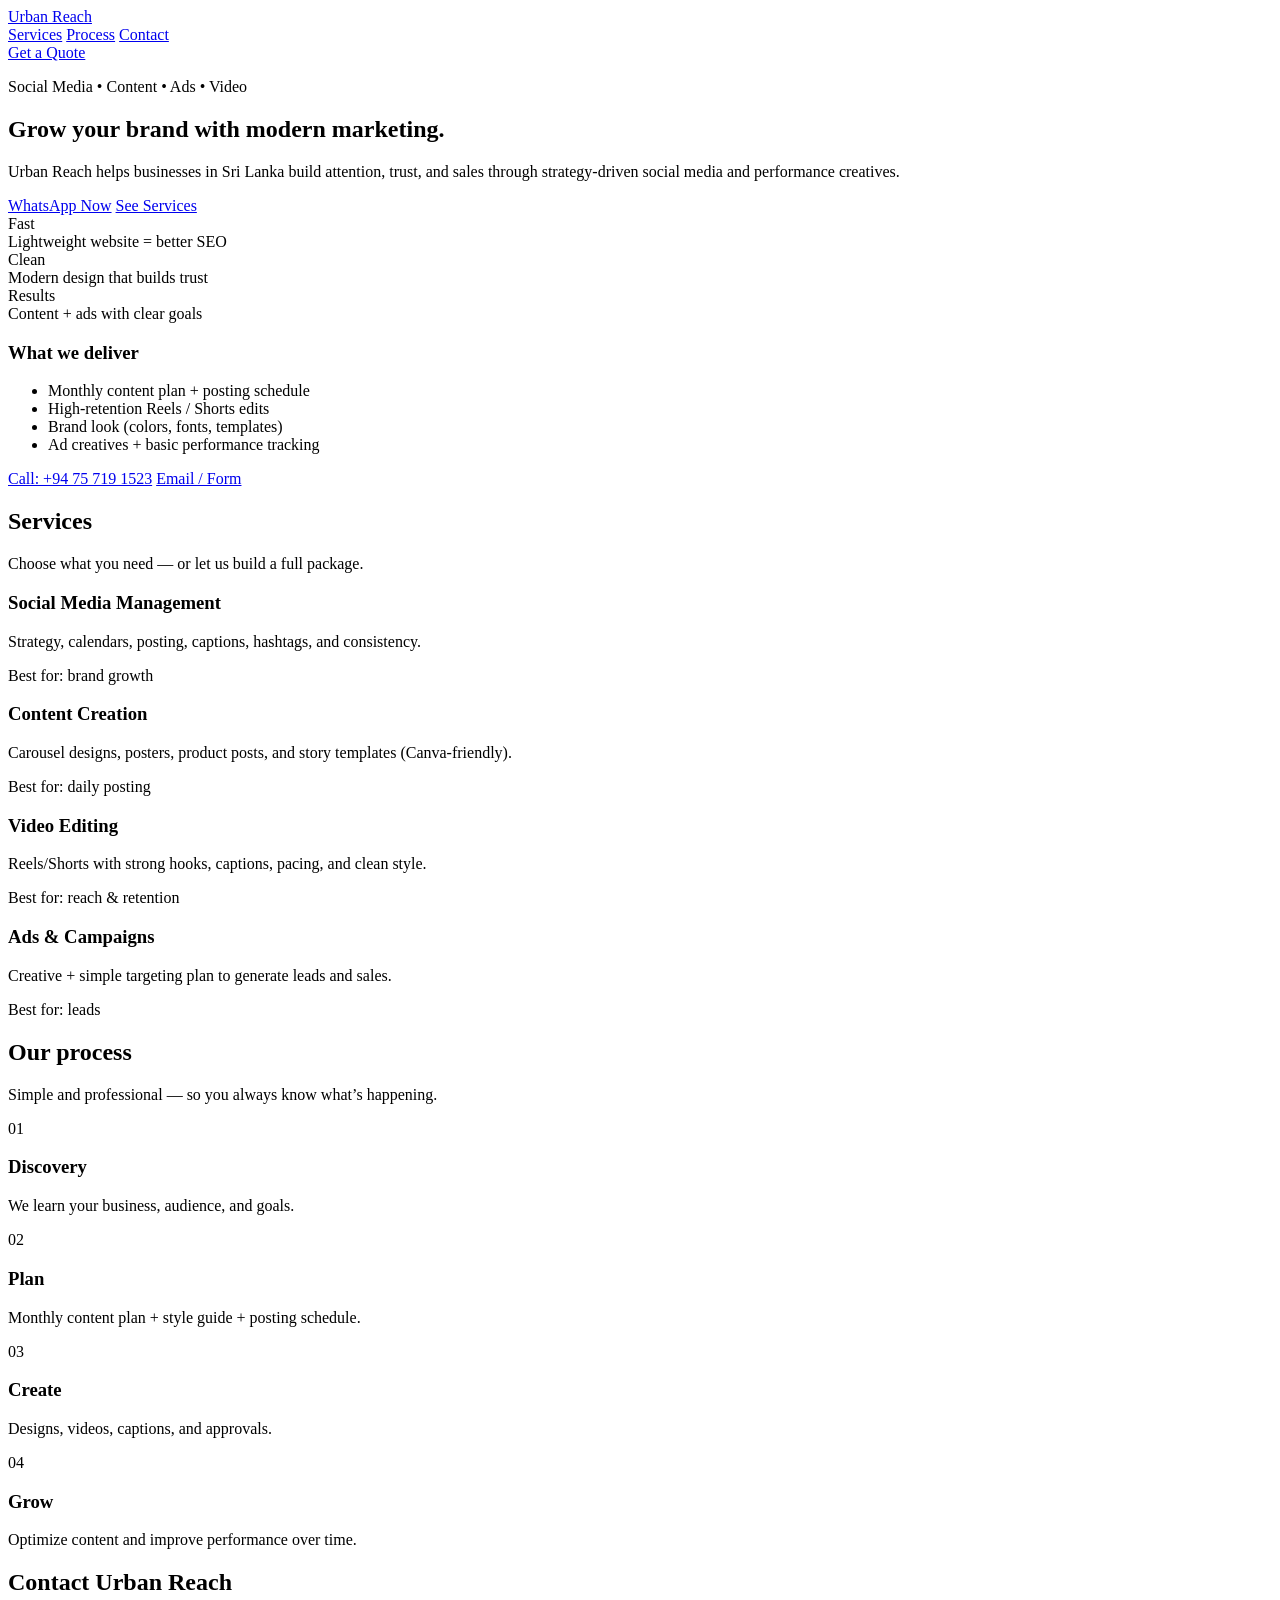
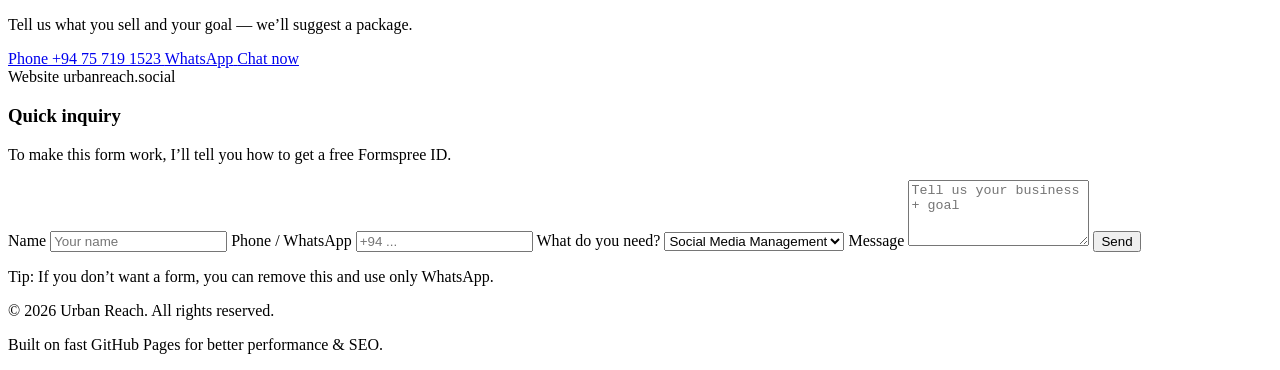
==== index.html/index.html @ 4731bbfe "Update index.html" ====
<!doctype html>
<html lang="en">
<head>
  <meta charset="utf-8" />
  <meta name="viewport" content="width=device-width, initial-scale=1" />

  <title>Urban Reach | Social Media Marketing Agency</title>
  <meta name="description" content="Urban Reach helps Sri Lankan businesses grow with social media management, content creation, video editing, and ads." />
  <meta name="robots" content="index,follow" />
  <link rel="canonical" href="https://urbanreach.social/" />

  <!-- Open Graph -->
  <meta property="og:title" content="Urban Reach | Social Media Marketing Agency" />
  <meta property="og:description" content="Grow your brand with modern content + performance marketing." />
  <meta property="og:url" content="https://urbanreach.social/" />
  <meta property="og:type" content="website" />

  <!-- Fav icon (optional) -->
  <link rel="icon" href="data:,">

  <link rel="stylesheet" href="style.css" />

  <!-- LocalBusiness Schema -->
  <script type="application/ld+json">
  {
    "@context": "https://schema.org",
    "@type": "LocalBusiness",
    "name": "Urban Reach",
    "url": "https://urbanreach.social/",
    "telephone": "+94757191523",
    "areaServed": "Sri Lanka",
    "sameAs": []
  }
  </script>
</head>

<body>
  <header class="nav">
    <div class="container nav-inner">
      <a class="brand" href="#top">
        <span class="logo"></span>
        <span>Urban Reach</span>
      </a>

      <nav class="links">
        <a href="#services">Services</a>
        <a href="#work">Process</a>
        <a href="#contact">Contact</a>
      </nav>

      <a class="btn small" href="#contact">Get a Quote</a>
    </div>
  </header>

  <main id="top">
    <section class="hero">
      <div class="container hero-grid">
        <div>
          <p class="pill">Social Media • Content • Ads • Video</p>
          <h1>Grow your brand with <span class="grad">modern marketing</span>.</h1>
          <p class="lead">
            Urban Reach helps businesses in Sri Lanka build attention, trust, and sales through strategy-driven social media and performance creatives.
          </p>

          <div class="cta">
            <a class="btn" href="https://wa.me/94757191523" target="_blank" rel="noopener">WhatsApp Now</a>
            <a class="btn ghost" href="#services">See Services</a>
          </div>

          <div class="mini">
            <div class="mini-card">
              <div class="mini-num">Fast</div>
              <div class="mini-text">Lightweight website = better SEO</div>
            </div>
            <div class="mini-card">
              <div class="mini-num">Clean</div>
              <div class="mini-text">Modern design that builds trust</div>
            </div>
            <div class="mini-card">
              <div class="mini-num">Results</div>
              <div class="mini-text">Content + ads with clear goals</div>
            </div>
          </div>
        </div>

        <div class="hero-card">
          <div class="card-top">
            <div class="dot"></div><div class="dot"></div><div class="dot"></div>
          </div>
          <div class="card-body">
            <h3>What we deliver</h3>
            <ul class="checklist">
              <li>Monthly content plan + posting schedule</li>
              <li>High-retention Reels / Shorts edits</li>
              <li>Brand look (colors, fonts, templates)</li>
              <li>Ad creatives + basic performance tracking</li>
            </ul>

            <div class="card-cta">
              <a class="btn small" href="tel:+94757191523">Call: +94 75 719 1523</a>
              <a class="btn small ghost" href="#contact">Email / Form</a>
            </div>
          </div>
        </div>
      </div>
    </section>

    <section id="services" class="section">
      <div class="container">
        <div class="section-head">
          <h2>Services</h2>
          <p>Choose what you need — or let us build a full package.</p>
        </div>

        <div class="grid">
          <article class="card">
            <h3>Social Media Management</h3>
            <p>Strategy, calendars, posting, captions, hashtags, and consistency.</p>
            <p class="tag">Best for: brand growth</p>
          </article>

          <article class="card">
            <h3>Content Creation</h3>
            <p>Carousel designs, posters, product posts, and story templates (Canva-friendly).</p>
            <p class="tag">Best for: daily posting</p>
          </article>

          <article class="card">
            <h3>Video Editing</h3>
            <p>Reels/Shorts with strong hooks, captions, pacing, and clean style.</p>
            <p class="tag">Best for: reach & retention</p>
          </article>

          <article class="card">
            <h3>Ads & Campaigns</h3>
            <p>Creative + simple targeting plan to generate leads and sales.</p>
            <p class="tag">Best for: leads</p>
          </article>
        </div>
      </div>
    </section>

    <section id="work" class="section alt">
      <div class="container">
        <div class="section-head">
          <h2>Our process</h2>
          <p>Simple and professional — so you always know what’s happening.</p>
        </div>

        <div class="steps">
          <div class="step">
            <div class="step-num">01</div>
            <div>
              <h3>Discovery</h3>
              <p>We learn your business, audience, and goals.</p>
            </div>
          </div>

          <div class="step">
            <div class="step-num">02</div>
            <div>
              <h3>Plan</h3>
              <p>Monthly content plan + style guide + posting schedule.</p>
            </div>
          </div>

          <div class="step">
            <div class="step-num">03</div>
            <div>
              <h3>Create</h3>
              <p>Designs, videos, captions, and approvals.</p>
            </div>
          </div>

          <div class="step">
            <div class="step-num">04</div>
            <div>
              <h3>Grow</h3>
              <p>Optimize content and improve performance over time.</p>
            </div>
          </div>
        </div>
      </div>
    </section>

    <section id="contact" class="section">
      <div class="container contact-grid">
        <div>
          <h2>Contact Urban Reach</h2>
          <p class="lead2">Tell us what you sell and your goal — we’ll suggest a package.</p>

          <div class="contact-cards">
            <a class="contact-card" href="tel:+94757191523">
              <span class="k">Phone</span>
              <span class="v">+94 75 719 1523</span>
            </a>
            <a class="contact-card" href="https://wa.me/94757191523" target="_blank" rel="noopener">
              <span class="k">WhatsApp</span>
              <span class="v">Chat now</span>
            </a>
            <div class="contact-card">
              <span class="k">Website</span>
              <span class="v">urbanreach.social</span>
            </div>
          </div>
        </div>

        <form class="form" action="https://formspree.io/f/yourFormId" method="POST">
          <h3>Quick inquiry</h3>
          <p class="muted">To make this form work, I’ll tell you how to get a free Formspree ID.</p>

          <label>
            Name
            <input name="name" placeholder="Your name" required />
          </label>

          <label>
            Phone / WhatsApp
            <input name="phone" placeholder="+94 ..." required />
          </label>

          <label>
            What do you need?
            <select name="service">
              <option>Social Media Management</option>
              <option>Content Creation</option>
              <option>Video Editing</option>
              <option>Ads & Campaigns</option>
            </select>
          </label>

          <label>
            Message
            <textarea name="message" rows="4" placeholder="Tell us your business + goal" required></textarea>
          </label>

          <button class="btn" type="submit">Send</button>
          <p class="tiny">Tip: If you don’t want a form, you can remove this and use only WhatsApp.</p>
        </form>
      </div>
    </section>
  </main>

  <footer class="footer">
    <div class="container foot">
      <p>© <span id="y"></span> Urban Reach. All rights reserved.</p>
      <p class="tiny">Built on fast GitHub Pages for better performance & SEO.</p>
    </div>
  </footer>

  <script>
    document.getElementById("y").textContent = new Date().getFullYear();
  </script>
</body>
</html>
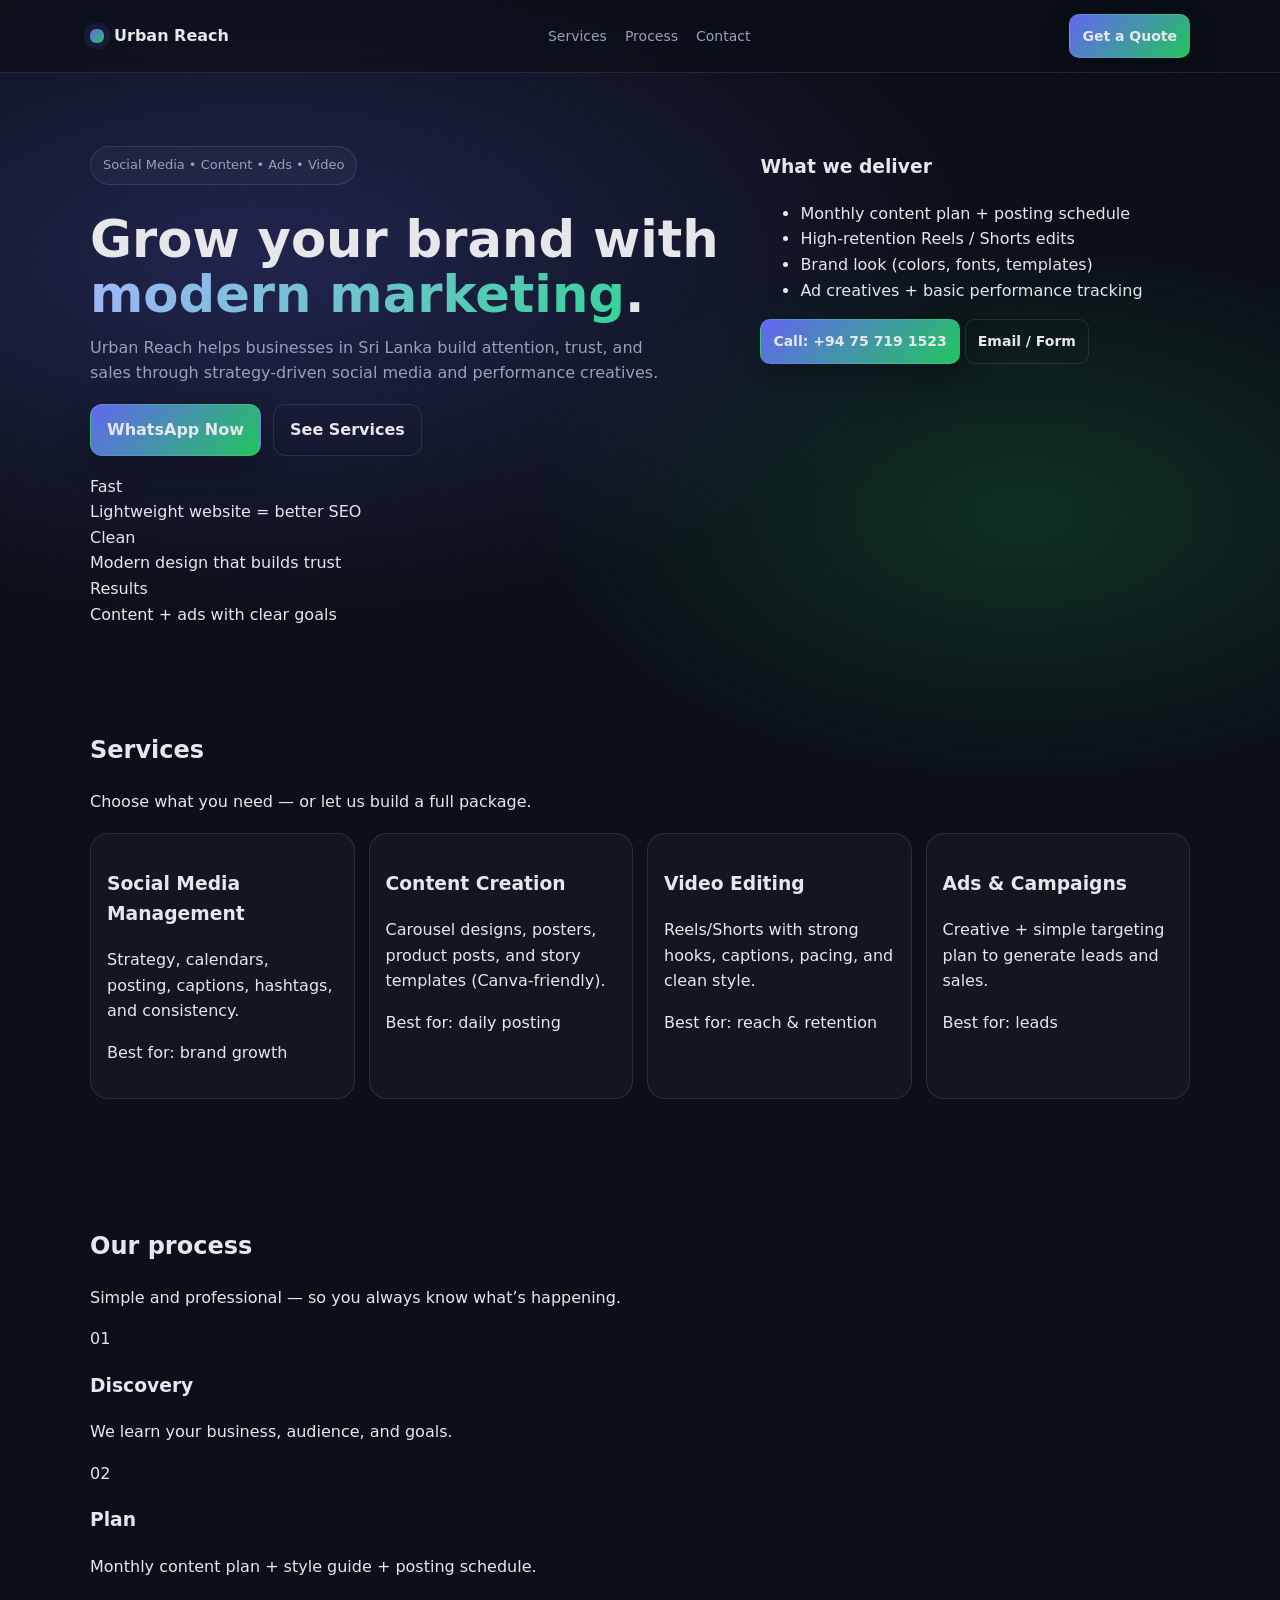
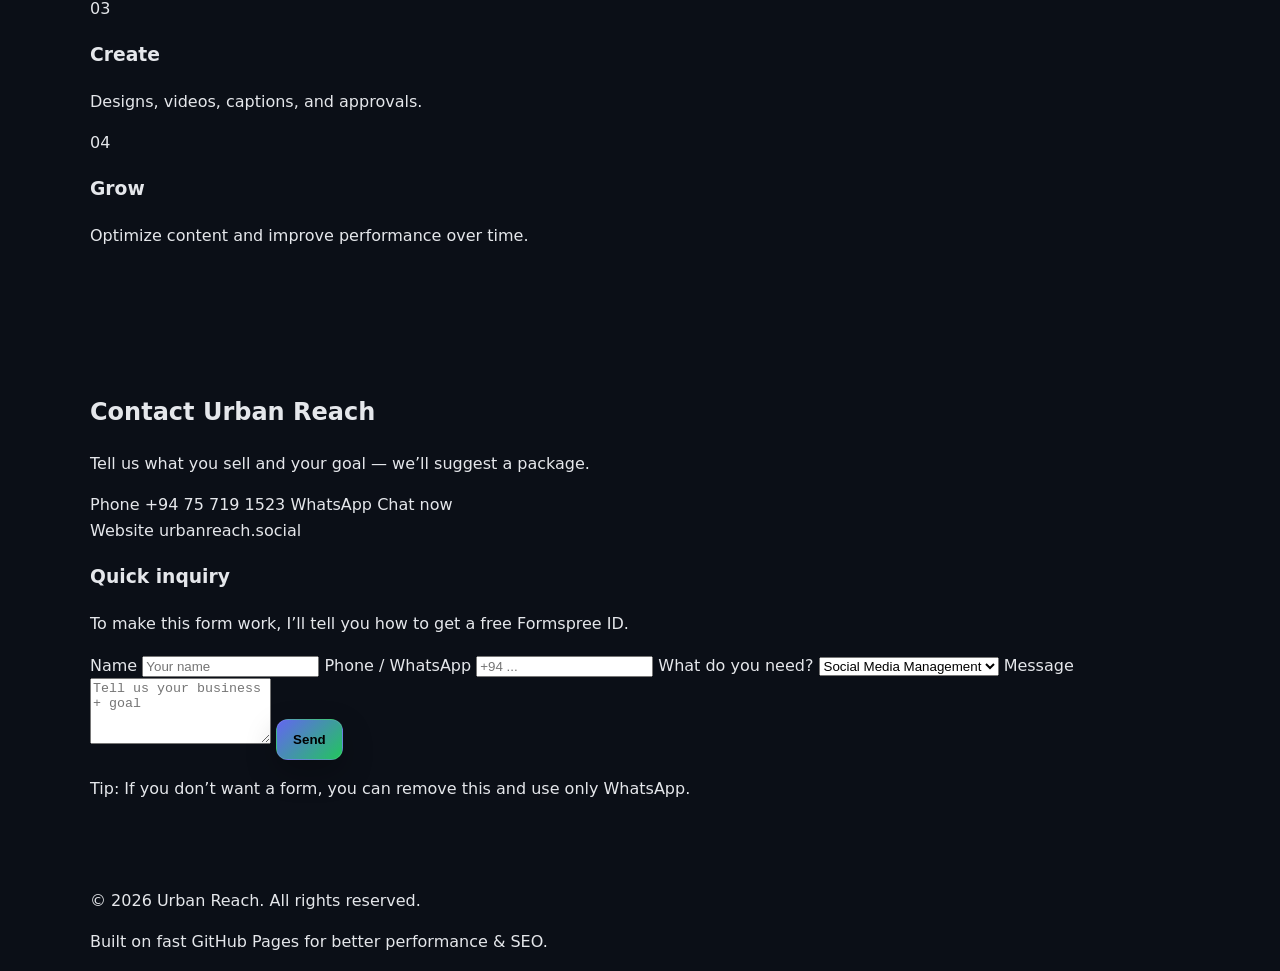
==== commit 910e435a: "Update index.html" ====
--- a/index.html/index.html
+++ b/index.html/index.html
@@ -3,7 +3,52 @@
 <head>
   <meta charset="utf-8" />
   <meta name="viewport" content="width=device-width, initial-scale=1" />
-
+<style>
+:root{
+  --bg:#0b0f17;
+  --card:#101827;
+  --muted:#94a3b8;
+  --text:#e5e7eb;
+  --line:rgba(255,255,255,.10);
+  --accent1:#22c55e;
+  --accent2:#6366f1;
+}
+*{box-sizing:border-box}
+html,body{margin:0;padding:0}
+body{
+  font-family: ui-sans-serif, system-ui, -apple-system, Segoe UI, Roboto, Arial, sans-serif;
+  background: radial-gradient(1200px 600px at 20% 10%, rgba(99,102,241,.25), transparent 60%),
+              radial-gradient(900px 500px at 80% 20%, rgba(34,197,94,.18), transparent 55%),
+              var(--bg);
+  color:var(--text);
+  line-height:1.6;
+}
+a{color:inherit;text-decoration:none}
+.container{width:min(1100px, 92%); margin:0 auto}
+.nav{position:sticky; top:0; z-index:50; backdrop-filter: blur(10px); background: rgba(11,15,23,.65); border-bottom:1px solid var(--line);}
+.nav-inner{display:flex; align-items:center; justify-content:space-between; padding:14px 0; gap:14px;}
+.brand{display:flex; align-items:center; gap:10px; font-weight:700;}
+.logo{width:14px;height:14px;border-radius:6px; background: linear-gradient(135deg, var(--accent2), var(--accent1)); box-shadow: 0 0 0 6px rgba(99,102,241,.12);}
+.links{display:flex; gap:18px; color:var(--muted); font-size:14px}
+.links a:hover{color:var(--text)}
+.btn{display:inline-flex; align-items:center; justify-content:center; padding:12px 16px; border-radius:12px;
+  background: linear-gradient(135deg, var(--accent2), var(--accent1));
+  border:1px solid rgba(255,255,255,.10); font-weight:650; box-shadow: 0 12px 30px rgba(0,0,0,.25);}
+.btn.small{padding:10px 12px; border-radius:10px; font-size:14px}
+.btn.ghost{background: transparent; border:1px solid var(--line); box-shadow:none;}
+.hero{padding:60px 0 30px}
+.hero-grid{display:grid; grid-template-columns: 1.2fr .8fr; gap:26px; align-items:stretch;}
+.pill{display:inline-block; padding:8px 12px; border:1px solid var(--line); border-radius:999px; color:var(--muted); font-size:13px; background: rgba(255,255,255,.03);}
+h1{font-size: clamp(34px, 4vw, 54px); line-height:1.08; margin:14px 0 12px}
+.grad{background: linear-gradient(135deg, #a5b4fc, #34d399); -webkit-background-clip:text; background-clip:text; color:transparent;}
+.lead{color:var(--muted); font-size:16px; margin:0 0 18px; max-width:56ch}
+.cta{display:flex; gap:12px; flex-wrap:wrap; margin:18px 0 18px}
+.section{padding:54px 0}
+.grid{margin-top:18px; display:grid; grid-template-columns: repeat(4, 1fr); gap:14px;}
+.card{border:1px solid var(--line); background: rgba(255,255,255,.03); border-radius:18px; padding:16px;}
+@media (max-width: 960px){ .hero-grid{grid-template-columns:1fr} .grid{grid-template-columns: repeat(2, 1fr)} .links{display:none} }
+@media (max-width: 520px){ .grid{grid-template-columns: 1fr} }
+</style>
   <title>Urban Reach | Social Media Marketing Agency</title>
   <meta name="description" content="Urban Reach helps Sri Lankan businesses grow with social media management, content creation, video editing, and ads." />
   <meta name="robots" content="index,follow" />
@@ -18,7 +63,6 @@
   <!-- Fav icon (optional) -->
   <link rel="icon" href="data:,">
 
-  <link rel="stylesheet" href="style.css" />
 
   <!-- LocalBusiness Schema -->
   <script type="application/ld+json">
@@ -253,3 +297,5 @@
   </script>
 </body>
 </html>
+
+
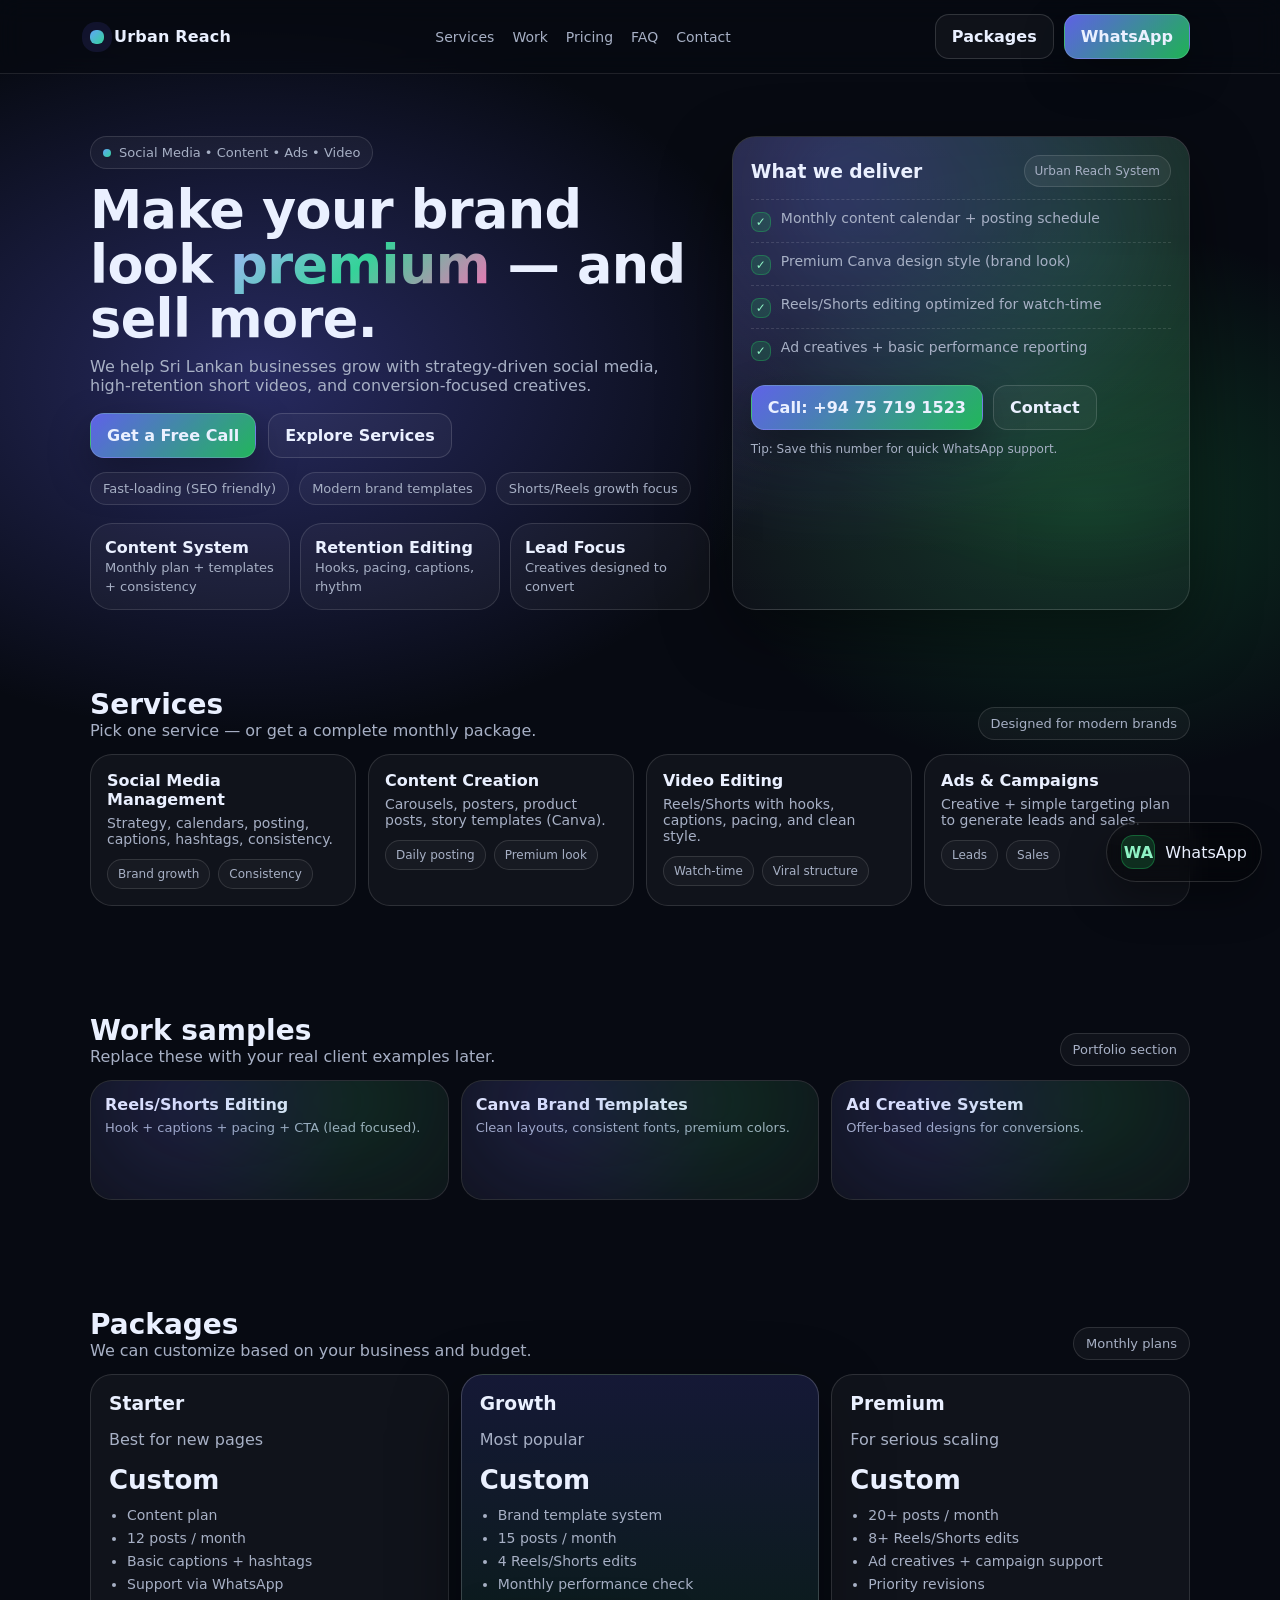
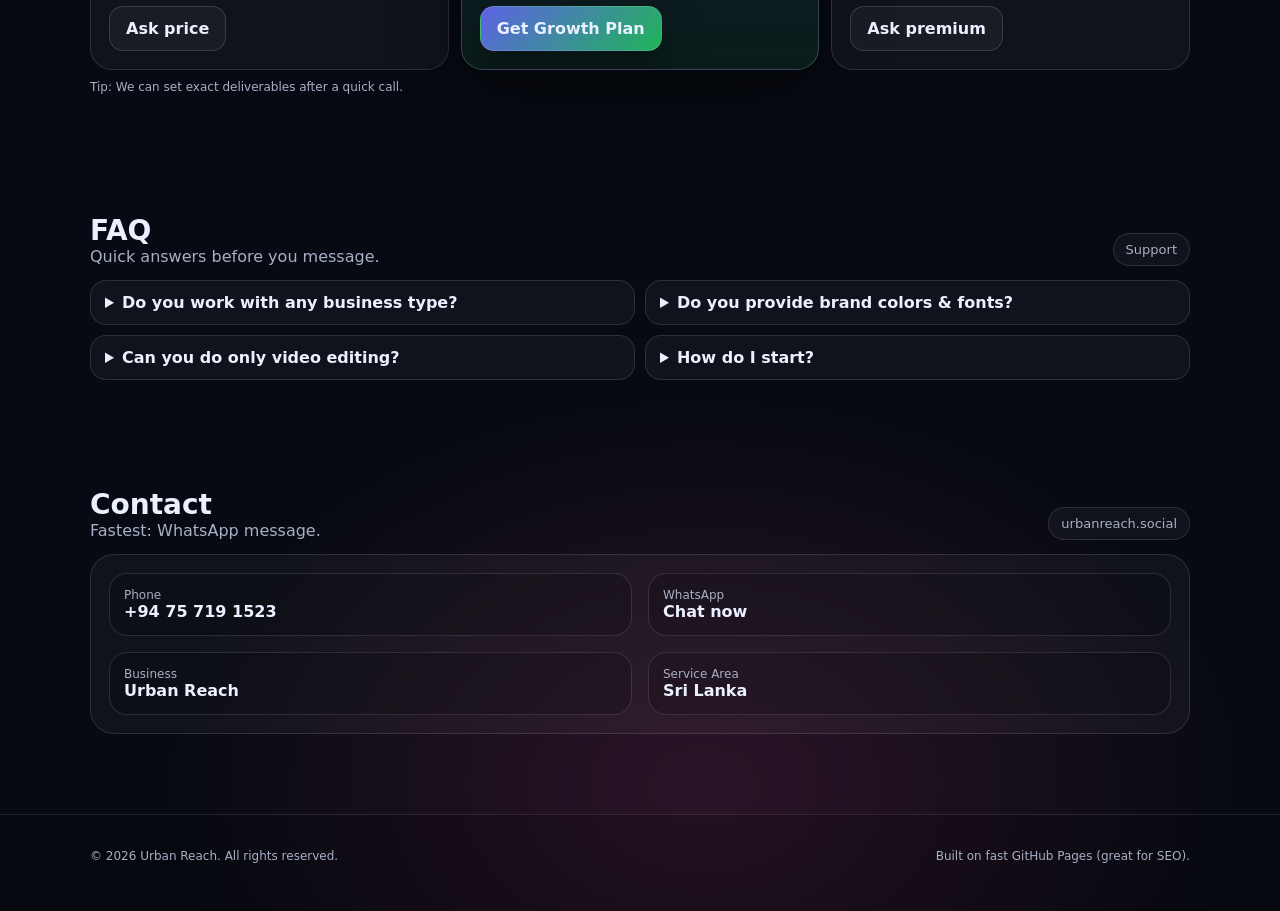
==== commit 7a70825b: "Update index.html" ====
--- a/index.html/index.html
+++ b/index.html/index.html
@@ -3,77 +3,323 @@
 <head>
   <meta charset="utf-8" />
   <meta name="viewport" content="width=device-width, initial-scale=1" />
-<style>
-:root{
-  --bg:#0b0f17;
-  --card:#101827;
-  --muted:#94a3b8;
-  --text:#e5e7eb;
-  --line:rgba(255,255,255,.10);
-  --accent1:#22c55e;
-  --accent2:#6366f1;
-}
-*{box-sizing:border-box}
-html,body{margin:0;padding:0}
-body{
-  font-family: ui-sans-serif, system-ui, -apple-system, Segoe UI, Roboto, Arial, sans-serif;
-  background: radial-gradient(1200px 600px at 20% 10%, rgba(99,102,241,.25), transparent 60%),
-              radial-gradient(900px 500px at 80% 20%, rgba(34,197,94,.18), transparent 55%),
-              var(--bg);
-  color:var(--text);
-  line-height:1.6;
-}
-a{color:inherit;text-decoration:none}
-.container{width:min(1100px, 92%); margin:0 auto}
-.nav{position:sticky; top:0; z-index:50; backdrop-filter: blur(10px); background: rgba(11,15,23,.65); border-bottom:1px solid var(--line);}
-.nav-inner{display:flex; align-items:center; justify-content:space-between; padding:14px 0; gap:14px;}
-.brand{display:flex; align-items:center; gap:10px; font-weight:700;}
-.logo{width:14px;height:14px;border-radius:6px; background: linear-gradient(135deg, var(--accent2), var(--accent1)); box-shadow: 0 0 0 6px rgba(99,102,241,.12);}
-.links{display:flex; gap:18px; color:var(--muted); font-size:14px}
-.links a:hover{color:var(--text)}
-.btn{display:inline-flex; align-items:center; justify-content:center; padding:12px 16px; border-radius:12px;
-  background: linear-gradient(135deg, var(--accent2), var(--accent1));
-  border:1px solid rgba(255,255,255,.10); font-weight:650; box-shadow: 0 12px 30px rgba(0,0,0,.25);}
-.btn.small{padding:10px 12px; border-radius:10px; font-size:14px}
-.btn.ghost{background: transparent; border:1px solid var(--line); box-shadow:none;}
-.hero{padding:60px 0 30px}
-.hero-grid{display:grid; grid-template-columns: 1.2fr .8fr; gap:26px; align-items:stretch;}
-.pill{display:inline-block; padding:8px 12px; border:1px solid var(--line); border-radius:999px; color:var(--muted); font-size:13px; background: rgba(255,255,255,.03);}
-h1{font-size: clamp(34px, 4vw, 54px); line-height:1.08; margin:14px 0 12px}
-.grad{background: linear-gradient(135deg, #a5b4fc, #34d399); -webkit-background-clip:text; background-clip:text; color:transparent;}
-.lead{color:var(--muted); font-size:16px; margin:0 0 18px; max-width:56ch}
-.cta{display:flex; gap:12px; flex-wrap:wrap; margin:18px 0 18px}
-.section{padding:54px 0}
-.grid{margin-top:18px; display:grid; grid-template-columns: repeat(4, 1fr); gap:14px;}
-.card{border:1px solid var(--line); background: rgba(255,255,255,.03); border-radius:18px; padding:16px;}
-@media (max-width: 960px){ .hero-grid{grid-template-columns:1fr} .grid{grid-template-columns: repeat(2, 1fr)} .links{display:none} }
-@media (max-width: 520px){ .grid{grid-template-columns: 1fr} }
-</style>
   <title>Urban Reach | Social Media Marketing Agency</title>
-  <meta name="description" content="Urban Reach helps Sri Lankan businesses grow with social media management, content creation, video editing, and ads." />
-  <meta name="robots" content="index,follow" />
+  <meta name="description" content="Urban Reach helps businesses grow with social media management, content creation, video editing, and ads in Sri Lanka." />
   <link rel="canonical" href="https://urbanreach.social/" />
 
-  <!-- Open Graph -->
-  <meta property="og:title" content="Urban Reach | Social Media Marketing Agency" />
-  <meta property="og:description" content="Grow your brand with modern content + performance marketing." />
-  <meta property="og:url" content="https://urbanreach.social/" />
-  <meta property="og:type" content="website" />
-
-  <!-- Fav icon (optional) -->
-  <link rel="icon" href="data:,">
-
-
-  <!-- LocalBusiness Schema -->
+  <style>
+    :root{
+      --bg:#070A12;
+      --panel: rgba(255,255,255,.06);
+      --panel2: rgba(255,255,255,.04);
+      --line: rgba(255,255,255,.12);
+      --text:#EAF0FF;
+      --muted:#A7B0C5;
+      --shadow: 0 24px 70px rgba(0,0,0,.45);
+      --r: 22px;
+    }
+    *{box-sizing:border-box}
+    html,body{margin:0;padding:0}
+    body{
+      font-family: ui-sans-serif, system-ui, -apple-system, Segoe UI, Roboto, Arial, sans-serif;
+      color:var(--text);
+      background:
+        radial-gradient(900px 600px at 20% 15%, rgba(99,102,241,.35), transparent 60%),
+        radial-gradient(700px 500px at 85% 20%, rgba(34,197,94,.22), transparent 55%),
+        radial-gradient(900px 650px at 55% 95%, rgba(236,72,153,.16), transparent 60%),
+        var(--bg);
+      overflow-x:hidden;
+    }
+    a{color:inherit;text-decoration:none}
+    .container{width:min(1100px, 92%); margin:0 auto}
+    .muted{color:var(--muted)}
+    .tiny{font-size:12px;color:var(--muted)}
+    .chip{
+      display:inline-flex; align-items:center; gap:8px;
+      padding:8px 12px; border-radius:999px;
+      border:1px solid var(--line);
+      background: rgba(255,255,255,.04);
+      font-size:13px; color:var(--muted);
+    }
+    .dot{width:8px;height:8px;border-radius:50%;
+      background: linear-gradient(135deg, #60a5fa, #34d399);}
+    .btn{
+      display:inline-flex; align-items:center; justify-content:center;
+      padding:12px 16px; border-radius:14px;
+      border:1px solid rgba(255,255,255,.14);
+      background: linear-gradient(135deg, rgba(99,102,241,.95), rgba(34,197,94,.9));
+      box-shadow: 0 16px 40px rgba(0,0,0,.35);
+      font-weight:700;
+      transition: transform .15s ease, filter .15s ease;
+      white-space:nowrap;
+    }
+    .btn:hover{transform: translateY(-1px); filter:brightness(1.05)}
+    .btn.ghost{
+      background: rgba(255,255,255,.04);
+      box-shadow:none;
+    }
+
+    /* NAV */
+    .nav{
+      position:sticky; top:0; z-index:60;
+      backdrop-filter: blur(12px);
+      background: rgba(7,10,18,.55);
+      border-bottom: 1px solid rgba(255,255,255,.10);
+    }
+    .nav-inner{
+      display:flex; align-items:center; justify-content:space-between;
+      padding:14px 0; gap:12px;
+    }
+    .brand{display:flex; align-items:center; gap:10px; font-weight:900; letter-spacing:.2px}
+    .logo{
+      width:14px;height:14px;border-radius:6px;
+      background: linear-gradient(135deg, #60a5fa, #34d399);
+      box-shadow: 0 0 0 8px rgba(99,102,241,.12);
+    }
+    .links{display:flex; gap:18px; font-size:14px; color:var(--muted)}
+    .links a:hover{color:var(--text)}
+    .nav-cta{display:flex; gap:10px; align-items:center}
+
+    /* HERO */
+    .hero{padding:62px 0 24px}
+    .hero-grid{
+      display:grid; grid-template-columns: 1.15fr .85fr; gap:22px;
+      align-items:stretch;
+    }
+    h1{
+      margin:14px 0 10px;
+      font-size: clamp(34px, 4.1vw, 56px);
+      line-height:1.04;
+      letter-spacing:-.6px;
+    }
+    .grad{
+      background: linear-gradient(135deg, #a5b4fc, #34d399, #f472b6);
+      -webkit-background-clip:text;
+      background-clip:text;
+      color:transparent;
+    }
+    .lead{font-size:16px; color:var(--muted); max-width:60ch; margin:0}
+    .cta{display:flex; flex-wrap:wrap; gap:12px; margin:18px 0 14px}
+    .trust{
+      display:flex; flex-wrap:wrap; gap:10px;
+      margin-top:14px;
+    }
+    .statbar{
+      display:grid; grid-template-columns: repeat(3, 1fr);
+      gap:10px; margin-top:18px;
+    }
+    .stat{
+      border:1px solid rgba(255,255,255,.12);
+      background: rgba(255,255,255,.04);
+      border-radius: var(--r);
+      padding:14px;
+    }
+    .stat b{display:block; font-size:16px}
+    .stat span{font-size:13px; color:var(--muted)}
+
+    .glass{
+      border:1px solid rgba(255,255,255,.12);
+      background: linear-gradient(180deg, rgba(255,255,255,.08), rgba(255,255,255,.03));
+      border-radius: 24px;
+      box-shadow: var(--shadow);
+      overflow:hidden;
+      position:relative;
+    }
+    .glow{
+      position:absolute; inset:-80px;
+      background: radial-gradient(circle at 30% 20%, rgba(99,102,241,.35), transparent 55%),
+                  radial-gradient(circle at 70% 30%, rgba(34,197,94,.22), transparent 55%);
+      filter: blur(18px);
+      opacity:.9;
+      pointer-events:none;
+    }
+    .glass-inner{position:relative; padding:18px}
+    .mini-title{display:flex; align-items:center; justify-content:space-between; gap:10px}
+    .badge{
+      padding:8px 10px; border-radius:999px;
+      background: rgba(255,255,255,.06);
+      border:1px solid rgba(255,255,255,.12);
+      font-size:12px; color:var(--muted);
+    }
+    .list{margin:12px 0 0; padding:0; list-style:none}
+    .list li{
+      display:flex; gap:10px; align-items:flex-start;
+      padding:10px 0;
+      border-top:1px dashed rgba(255,255,255,.12);
+      color:var(--muted);
+      font-size:14px;
+    }
+    .tick{
+      width:20px;height:20px;border-radius:8px; flex:0 0 20px;
+      background: rgba(34,197,94,.18);
+      border:1px solid rgba(34,197,94,.35);
+      display:grid; place-items:center;
+      margin-top:2px;
+    }
+    .tick:before{content:"✓"; color:#8ff2c5; font-weight:900; font-size:12px}
+
+    /* SECTION */
+    section{padding:54px 0}
+    .section-head{
+      display:flex; align-items:flex-end; justify-content:space-between; gap:18px;
+      margin-bottom:14px;
+    }
+    .section-head h2{margin:0; font-size:28px}
+    .section-head p{margin:0; color:var(--muted)}
+    .grid{
+      display:grid; gap:12px;
+      grid-template-columns: repeat(4, 1fr);
+    }
+    .card{
+      border:1px solid rgba(255,255,255,.12);
+      background: rgba(255,255,255,.04);
+      border-radius: var(--r);
+      padding:16px;
+      transition: transform .15s ease, border-color .15s ease, background .15s ease;
+    }
+    .card:hover{
+      transform: translateY(-2px);
+      border-color: rgba(255,255,255,.20);
+      background: rgba(255,255,255,.06);
+    }
+    .card h3{margin:0 0 6px; font-size:16px}
+    .card p{margin:0; color:var(--muted); font-size:14px}
+    .pillrow{display:flex; gap:8px; flex-wrap:wrap; margin-top:12px}
+    .pill2{
+      font-size:12px; color:var(--muted);
+      padding:7px 10px;
+      border-radius:999px;
+      border:1px solid rgba(255,255,255,.12);
+      background: rgba(255,255,255,.03);
+    }
+
+    /* PORTFOLIO */
+    .portfolio{
+      display:grid;
+      grid-template-columns: 1fr 1fr 1fr;
+      gap:12px;
+    }
+    .shot{
+      border:1px solid rgba(255,255,255,.12);
+      background: rgba(255,255,255,.03);
+      border-radius: var(--r);
+      padding:14px;
+      min-height:120px;
+      position:relative;
+      overflow:hidden;
+    }
+    .shot:after{
+      content:"";
+      position:absolute; inset:-40px;
+      background: radial-gradient(circle at 30% 30%, rgba(99,102,241,.22), transparent 55%),
+                  radial-gradient(circle at 70% 30%, rgba(34,197,94,.16), transparent 55%);
+      filter: blur(18px);
+      opacity:.8;
+      pointer-events:none;
+    }
+    .shot b{position:relative; display:block}
+    .shot span{position:relative; display:block; color:var(--muted); margin-top:6px; font-size:13px}
+
+    /* PRICING */
+    .pricing{display:grid; grid-template-columns: repeat(3, 1fr); gap:12px}
+    .price{
+      border:1px solid rgba(255,255,255,.12);
+      background: rgba(255,255,255,.04);
+      border-radius: var(--r);
+      padding:18px;
+      position:relative;
+      overflow:hidden;
+    }
+    .price.featured{
+      background: linear-gradient(180deg, rgba(99,102,241,.16), rgba(34,197,94,.10));
+      border-color: rgba(255,255,255,.18);
+      box-shadow: var(--shadow);
+    }
+    .price h3{margin:0 0 6px}
+    .money{font-size:26px; font-weight:900; margin:10px 0 2px}
+    .price ul{margin:12px 0 14px; padding-left:18px; color:var(--muted); font-size:14px}
+    .price li{margin:7px 0}
+    .note{font-size:12px; color:var(--muted)}
+
+    /* FAQ */
+    details{
+      border:1px solid rgba(255,255,255,.12);
+      background: rgba(255,255,255,.04);
+      border-radius: 16px;
+      padding:12px 14px;
+    }
+    summary{cursor:pointer; font-weight:700}
+    details p{margin:8px 0 0; color:var(--muted); font-size:14px}
+    .faq{display:grid; gap:10px; grid-template-columns:1fr 1fr}
+
+    /* CONTACT */
+    .contact{
+      border:1px solid rgba(255,255,255,.12);
+      background: rgba(255,255,255,.04);
+      border-radius: 24px;
+      padding:18px;
+      display:grid;
+      grid-template-columns: 1fr 1fr;
+      gap:16px;
+      align-items:start;
+    }
+    .contact .box{
+      border:1px solid rgba(255,255,255,.12);
+      background: rgba(0,0,0,.18);
+      border-radius: 18px;
+      padding:14px;
+    }
+    .k{color:var(--muted); font-size:12px}
+    .v{font-weight:900}
+    .contact a.box:hover{border-color: rgba(255,255,255,.20)}
+
+    /* WhatsApp Floating */
+    .wa{
+      position:fixed; right:18px; bottom:18px; z-index:80;
+      border-radius:999px; padding:12px 14px;
+      background: rgba(0,0,0,.35);
+      border:1px solid rgba(255,255,255,.14);
+      backdrop-filter: blur(10px);
+      display:flex; align-items:center; gap:10px;
+      box-shadow: 0 18px 40px rgba(0,0,0,.35);
+    }
+    .wa i{
+      width:34px;height:34px;border-radius:12px;
+      display:grid; place-items:center;
+      background: rgba(34,197,94,.18);
+      border:1px solid rgba(34,197,94,.35);
+      font-style:normal; font-weight:900;
+      color:#8ff2c5;
+    }
+
+    footer{
+      padding:22px 0 36px;
+      border-top:1px solid rgba(255,255,255,.10);
+      background: rgba(0,0,0,.18);
+      margin-top:26px;
+    }
+    .foot{display:flex; justify-content:space-between; gap:12px; flex-wrap:wrap}
+
+    @media (max-width: 980px){
+      .hero-grid{grid-template-columns:1fr}
+      .grid{grid-template-columns: repeat(2, 1fr)}
+      .portfolio{grid-template-columns:1fr}
+      .pricing{grid-template-columns:1fr}
+      .faq{grid-template-columns:1fr}
+      .contact{grid-template-columns:1fr}
+      .links{display:none}
+      .statbar{grid-template-columns:1fr}
+    }
+  </style>
+
   <script type="application/ld+json">
   {
-    "@context": "https://schema.org",
-    "@type": "LocalBusiness",
-    "name": "Urban Reach",
-    "url": "https://urbanreach.social/",
-    "telephone": "+94757191523",
-    "areaServed": "Sri Lanka",
-    "sameAs": []
+    "@context":"https://schema.org",
+    "@type":"LocalBusiness",
+    "name":"Urban Reach",
+    "url":"https://urbanreach.social/",
+    "telephone":"+94757191523",
+    "areaServed":"Sri Lanka"
   }
   </script>
 </head>
@@ -81,18 +327,20 @@
 <body>
   <header class="nav">
     <div class="container nav-inner">
-      <a class="brand" href="#top">
-        <span class="logo"></span>
-        <span>Urban Reach</span>
-      </a>
+      <a class="brand" href="#top"><span class="logo"></span>Urban Reach</a>
 
       <nav class="links">
         <a href="#services">Services</a>
-        <a href="#work">Process</a>
+        <a href="#portfolio">Work</a>
+        <a href="#pricing">Pricing</a>
+        <a href="#faq">FAQ</a>
         <a href="#contact">Contact</a>
       </nav>
 
-      <a class="btn small" href="#contact">Get a Quote</a>
+      <div class="nav-cta">
+        <a class="btn ghost" href="#pricing">Packages</a>
+        <a class="btn" href="https://wa.me/94757191523" target="_blank" rel="noopener">WhatsApp</a>
+      </div>
     </div>
   </header>
 
@@ -100,195 +348,259 @@
     <section class="hero">
       <div class="container hero-grid">
         <div>
-          <p class="pill">Social Media • Content • Ads • Video</p>
-          <h1>Grow your brand with <span class="grad">modern marketing</span>.</h1>
+          <span class="chip"><span class="dot"></span>Social Media • Content • Ads • Video</span>
+          <h1>Make your brand look <span class="grad">premium</span> — and sell more.</h1>
           <p class="lead">
-            Urban Reach helps businesses in Sri Lanka build attention, trust, and sales through strategy-driven social media and performance creatives.
+            We help Sri Lankan businesses grow with strategy-driven social media, high-retention short videos, and conversion-focused creatives.
           </p>
 
           <div class="cta">
-            <a class="btn" href="https://wa.me/94757191523" target="_blank" rel="noopener">WhatsApp Now</a>
-            <a class="btn ghost" href="#services">See Services</a>
-          </div>
-
-          <div class="mini">
-            <div class="mini-card">
-              <div class="mini-num">Fast</div>
-              <div class="mini-text">Lightweight website = better SEO</div>
+            <a class="btn" href="https://wa.me/94757191523" target="_blank" rel="noopener">Get a Free Call</a>
+            <a class="btn ghost" href="#services">Explore Services</a>
+          </div>
+
+          <div class="trust">
+            <span class="chip">Fast-loading (SEO friendly)</span>
+            <span class="chip">Modern brand templates</span>
+            <span class="chip">Shorts/Reels growth focus</span>
+          </div>
+
+          <div class="statbar">
+            <div class="stat"><b>Content System</b><span>Monthly plan + templates + consistency</span></div>
+            <div class="stat"><b>Retention Editing</b><span>Hooks, pacing, captions, rhythm</span></div>
+            <div class="stat"><b>Lead Focus</b><span>Creatives designed to convert</span></div>
+          </div>
+        </div>
+
+        <aside class="glass">
+          <div class="glow"></div>
+          <div class="glass-inner">
+            <div class="mini-title">
+              <h3 style="margin:0">What we deliver</h3>
+              <span class="badge">Urban Reach System</span>
             </div>
-            <div class="mini-card">
-              <div class="mini-num">Clean</div>
-              <div class="mini-text">Modern design that builds trust</div>
+
+            <ul class="list">
+              <li><span class="tick"></span><span>Monthly content calendar + posting schedule</span></li>
+              <li><span class="tick"></span><span>Premium Canva design style (brand look)</span></li>
+              <li><span class="tick"></span><span>Reels/Shorts editing optimized for watch-time</span></li>
+              <li><span class="tick"></span><span>Ad creatives + basic performance reporting</span></li>
+            </ul>
+
+            <div style="display:flex; gap:10px; flex-wrap:wrap; margin-top:14px">
+              <a class="btn" href="tel:+94757191523">Call: +94 75 719 1523</a>
+              <a class="btn ghost" href="#contact">Contact</a>
             </div>
-            <div class="mini-card">
-              <div class="mini-num">Results</div>
-              <div class="mini-text">Content + ads with clear goals</div>
-            </div>
-          </div>
-        </div>
-
-        <div class="hero-card">
-          <div class="card-top">
-            <div class="dot"></div><div class="dot"></div><div class="dot"></div>
-          </div>
-          <div class="card-body">
-            <h3>What we deliver</h3>
-            <ul class="checklist">
-              <li>Monthly content plan + posting schedule</li>
-              <li>High-retention Reels / Shorts edits</li>
-              <li>Brand look (colors, fonts, templates)</li>
-              <li>Ad creatives + basic performance tracking</li>
-            </ul>
-
-            <div class="card-cta">
-              <a class="btn small" href="tel:+94757191523">Call: +94 75 719 1523</a>
-              <a class="btn small ghost" href="#contact">Email / Form</a>
-            </div>
-          </div>
-        </div>
+            <p class="tiny" style="margin:12px 0 0">Tip: Save this number for quick WhatsApp support.</p>
+          </div>
+        </aside>
       </div>
     </section>
 
-    <section id="services" class="section">
+    <section id="services">
       <div class="container">
         <div class="section-head">
-          <h2>Services</h2>
-          <p>Choose what you need — or let us build a full package.</p>
+          <div>
+            <h2>Services</h2>
+            <p>Pick one service — or get a complete monthly package.</p>
+          </div>
+          <span class="chip">Designed for modern brands</span>
         </div>
 
         <div class="grid">
-          <article class="card">
+          <div class="card">
             <h3>Social Media Management</h3>
-            <p>Strategy, calendars, posting, captions, hashtags, and consistency.</p>
-            <p class="tag">Best for: brand growth</p>
-          </article>
-
-          <article class="card">
+            <p>Strategy, calendars, posting, captions, hashtags, consistency.</p>
+            <div class="pillrow">
+              <span class="pill2">Brand growth</span><span class="pill2">Consistency</span>
+            </div>
+          </div>
+
+          <div class="card">
             <h3>Content Creation</h3>
-            <p>Carousel designs, posters, product posts, and story templates (Canva-friendly).</p>
-            <p class="tag">Best for: daily posting</p>
-          </article>
-
-          <article class="card">
+            <p>Carousels, posters, product posts, story templates (Canva).</p>
+            <div class="pillrow">
+              <span class="pill2">Daily posting</span><span class="pill2">Premium look</span>
+            </div>
+          </div>
+
+          <div class="card">
             <h3>Video Editing</h3>
-            <p>Reels/Shorts with strong hooks, captions, pacing, and clean style.</p>
-            <p class="tag">Best for: reach & retention</p>
-          </article>
-
-          <article class="card">
+            <p>Reels/Shorts with hooks, captions, pacing, and clean style.</p>
+            <div class="pillrow">
+              <span class="pill2">Watch-time</span><span class="pill2">Viral structure</span>
+            </div>
+          </div>
+
+          <div class="card">
             <h3>Ads & Campaigns</h3>
             <p>Creative + simple targeting plan to generate leads and sales.</p>
-            <p class="tag">Best for: leads</p>
-          </article>
+            <div class="pillrow">
+              <span class="pill2">Leads</span><span class="pill2">Sales</span>
+            </div>
+          </div>
         </div>
       </div>
     </section>
 
-    <section id="work" class="section alt">
+    <section id="portfolio">
       <div class="container">
         <div class="section-head">
-          <h2>Our process</h2>
-          <p>Simple and professional — so you always know what’s happening.</p>
-        </div>
-
-        <div class="steps">
-          <div class="step">
-            <div class="step-num">01</div>
-            <div>
-              <h3>Discovery</h3>
-              <p>We learn your business, audience, and goals.</p>
-            </div>
-          </div>
-
-          <div class="step">
-            <div class="step-num">02</div>
-            <div>
-              <h3>Plan</h3>
-              <p>Monthly content plan + style guide + posting schedule.</p>
-            </div>
-          </div>
-
-          <div class="step">
-            <div class="step-num">03</div>
-            <div>
-              <h3>Create</h3>
-              <p>Designs, videos, captions, and approvals.</p>
-            </div>
-          </div>
-
-          <div class="step">
-            <div class="step-num">04</div>
-            <div>
-              <h3>Grow</h3>
-              <p>Optimize content and improve performance over time.</p>
-            </div>
+          <div>
+            <h2>Work samples</h2>
+            <p>Replace these with your real client examples later.</p>
+          </div>
+          <span class="chip">Portfolio section</span>
+        </div>
+
+        <div class="portfolio">
+          <div class="shot">
+            <b>Reels/Shorts Editing</b>
+            <span>Hook + captions + pacing + CTA (lead focused).</span>
+          </div>
+          <div class="shot">
+            <b>Canva Brand Templates</b>
+            <span>Clean layouts, consistent fonts, premium colors.</span>
+          </div>
+          <div class="shot">
+            <b>Ad Creative System</b>
+            <span>Offer-based designs for conversions.</span>
           </div>
         </div>
       </div>
     </section>
 
-    <section id="contact" class="section">
-      <div class="container contact-grid">
-        <div>
-          <h2>Contact Urban Reach</h2>
-          <p class="lead2">Tell us what you sell and your goal — we’ll suggest a package.</p>
-
-          <div class="contact-cards">
-            <a class="contact-card" href="tel:+94757191523">
-              <span class="k">Phone</span>
-              <span class="v">+94 75 719 1523</span>
-            </a>
-            <a class="contact-card" href="https://wa.me/94757191523" target="_blank" rel="noopener">
-              <span class="k">WhatsApp</span>
-              <span class="v">Chat now</span>
-            </a>
-            <div class="contact-card">
-              <span class="k">Website</span>
-              <span class="v">urbanreach.social</span>
-            </div>
-          </div>
-        </div>
-
-        <form class="form" action="https://formspree.io/f/yourFormId" method="POST">
-          <h3>Quick inquiry</h3>
-          <p class="muted">To make this form work, I’ll tell you how to get a free Formspree ID.</p>
-
-          <label>
-            Name
-            <input name="name" placeholder="Your name" required />
-          </label>
-
-          <label>
-            Phone / WhatsApp
-            <input name="phone" placeholder="+94 ..." required />
-          </label>
-
-          <label>
-            What do you need?
-            <select name="service">
-              <option>Social Media Management</option>
-              <option>Content Creation</option>
-              <option>Video Editing</option>
-              <option>Ads & Campaigns</option>
-            </select>
-          </label>
-
-          <label>
-            Message
-            <textarea name="message" rows="4" placeholder="Tell us your business + goal" required></textarea>
-          </label>
-
-          <button class="btn" type="submit">Send</button>
-          <p class="tiny">Tip: If you don’t want a form, you can remove this and use only WhatsApp.</p>
-        </form>
+    <section id="pricing">
+      <div class="container">
+        <div class="section-head">
+          <div>
+            <h2>Packages</h2>
+            <p>We can customize based on your business and budget.</p>
+          </div>
+          <span class="chip">Monthly plans</span>
+        </div>
+
+        <div class="pricing">
+          <div class="price">
+            <h3>Starter</h3>
+            <p class="muted">Best for new pages</p>
+            <div class="money">Custom</div>
+            <ul>
+              <li>Content plan</li>
+              <li>12 posts / month</li>
+              <li>Basic captions + hashtags</li>
+              <li>Support via WhatsApp</li>
+            </ul>
+            <a class="btn ghost" href="https://wa.me/94757191523" target="_blank" rel="noopener">Ask price</a>
+          </div>
+
+          <div class="price featured">
+            <h3>Growth</h3>
+            <p class="muted">Most popular</p>
+            <div class="money">Custom</div>
+            <ul>
+              <li>Brand template system</li>
+              <li>15 posts / month</li>
+              <li>4 Reels/Shorts edits</li>
+              <li>Monthly performance check</li>
+            </ul>
+            <a class="btn" href="https://wa.me/94757191523" target="_blank" rel="noopener">Get Growth Plan</a>
+          </div>
+
+          <div class="price">
+            <h3>Premium</h3>
+            <p class="muted">For serious scaling</p>
+            <div class="money">Custom</div>
+            <ul>
+              <li>20+ posts / month</li>
+              <li>8+ Reels/Shorts edits</li>
+              <li>Ad creatives + campaign support</li>
+              <li>Priority revisions</li>
+            </ul>
+            <a class="btn ghost" href="https://wa.me/94757191523" target="_blank" rel="noopener">Ask premium</a>
+          </div>
+        </div>
+
+        <p class="note" style="margin-top:10px">
+          Tip: We can set exact deliverables after a quick call.
+        </p>
+      </div>
+    </section>
+
+    <section id="faq">
+      <div class="container">
+        <div class="section-head">
+          <div>
+            <h2>FAQ</h2>
+            <p>Quick answers before you message.</p>
+          </div>
+          <span class="chip">Support</span>
+        </div>
+
+        <div class="faq">
+          <details>
+            <summary>Do you work with any business type?</summary>
+            <p>Yes — shops, services, personal brands, restaurants, and online sellers.</p>
+          </details>
+          <details>
+            <summary>Do you provide brand colors & fonts?</summary>
+            <p>Yes. We can create a simple brand kit and Canva templates for consistency.</p>
+          </details>
+          <details>
+            <summary>Can you do only video editing?</summary>
+            <p>Yes, we can do Reels/Shorts editing as a separate service.</p>
+          </details>
+          <details>
+            <summary>How do I start?</summary>
+            <p>Send your business details + goals on WhatsApp. We’ll suggest a package.</p>
+          </details>
+        </div>
+      </div>
+    </section>
+
+    <section id="contact">
+      <div class="container">
+        <div class="section-head">
+          <div>
+            <h2>Contact</h2>
+            <p>Fastest: WhatsApp message.</p>
+          </div>
+          <span class="chip">urbanreach.social</span>
+        </div>
+
+        <div class="contact">
+          <a class="box" href="tel:+94757191523">
+            <div class="k">Phone</div>
+            <div class="v">+94 75 719 1523</div>
+          </a>
+
+          <a class="box" href="https://wa.me/94757191523" target="_blank" rel="noopener">
+            <div class="k">WhatsApp</div>
+            <div class="v">Chat now</div>
+          </a>
+
+          <div class="box">
+            <div class="k">Business</div>
+            <div class="v">Urban Reach</div>
+          </div>
+
+          <div class="box">
+            <div class="k">Service Area</div>
+            <div class="v">Sri Lanka</div>
+          </div>
+        </div>
       </div>
     </section>
   </main>
 
-  <footer class="footer">
+  <a class="wa" href="https://wa.me/94757191523" target="_blank" rel="noopener">
+    <i>WA</i><span>WhatsApp</span>
+  </a>
+
+  <footer>
     <div class="container foot">
-      <p>© <span id="y"></span> Urban Reach. All rights reserved.</p>
-      <p class="tiny">Built on fast GitHub Pages for better performance & SEO.</p>
+      <p class="tiny">© <span id="y"></span> Urban Reach. All rights reserved.</p>
+      <p class="tiny">Built on fast GitHub Pages (great for SEO).</p>
     </div>
   </footer>
 
@@ -297,5 +609,3 @@
   </script>
 </body>
 </html>
-
-
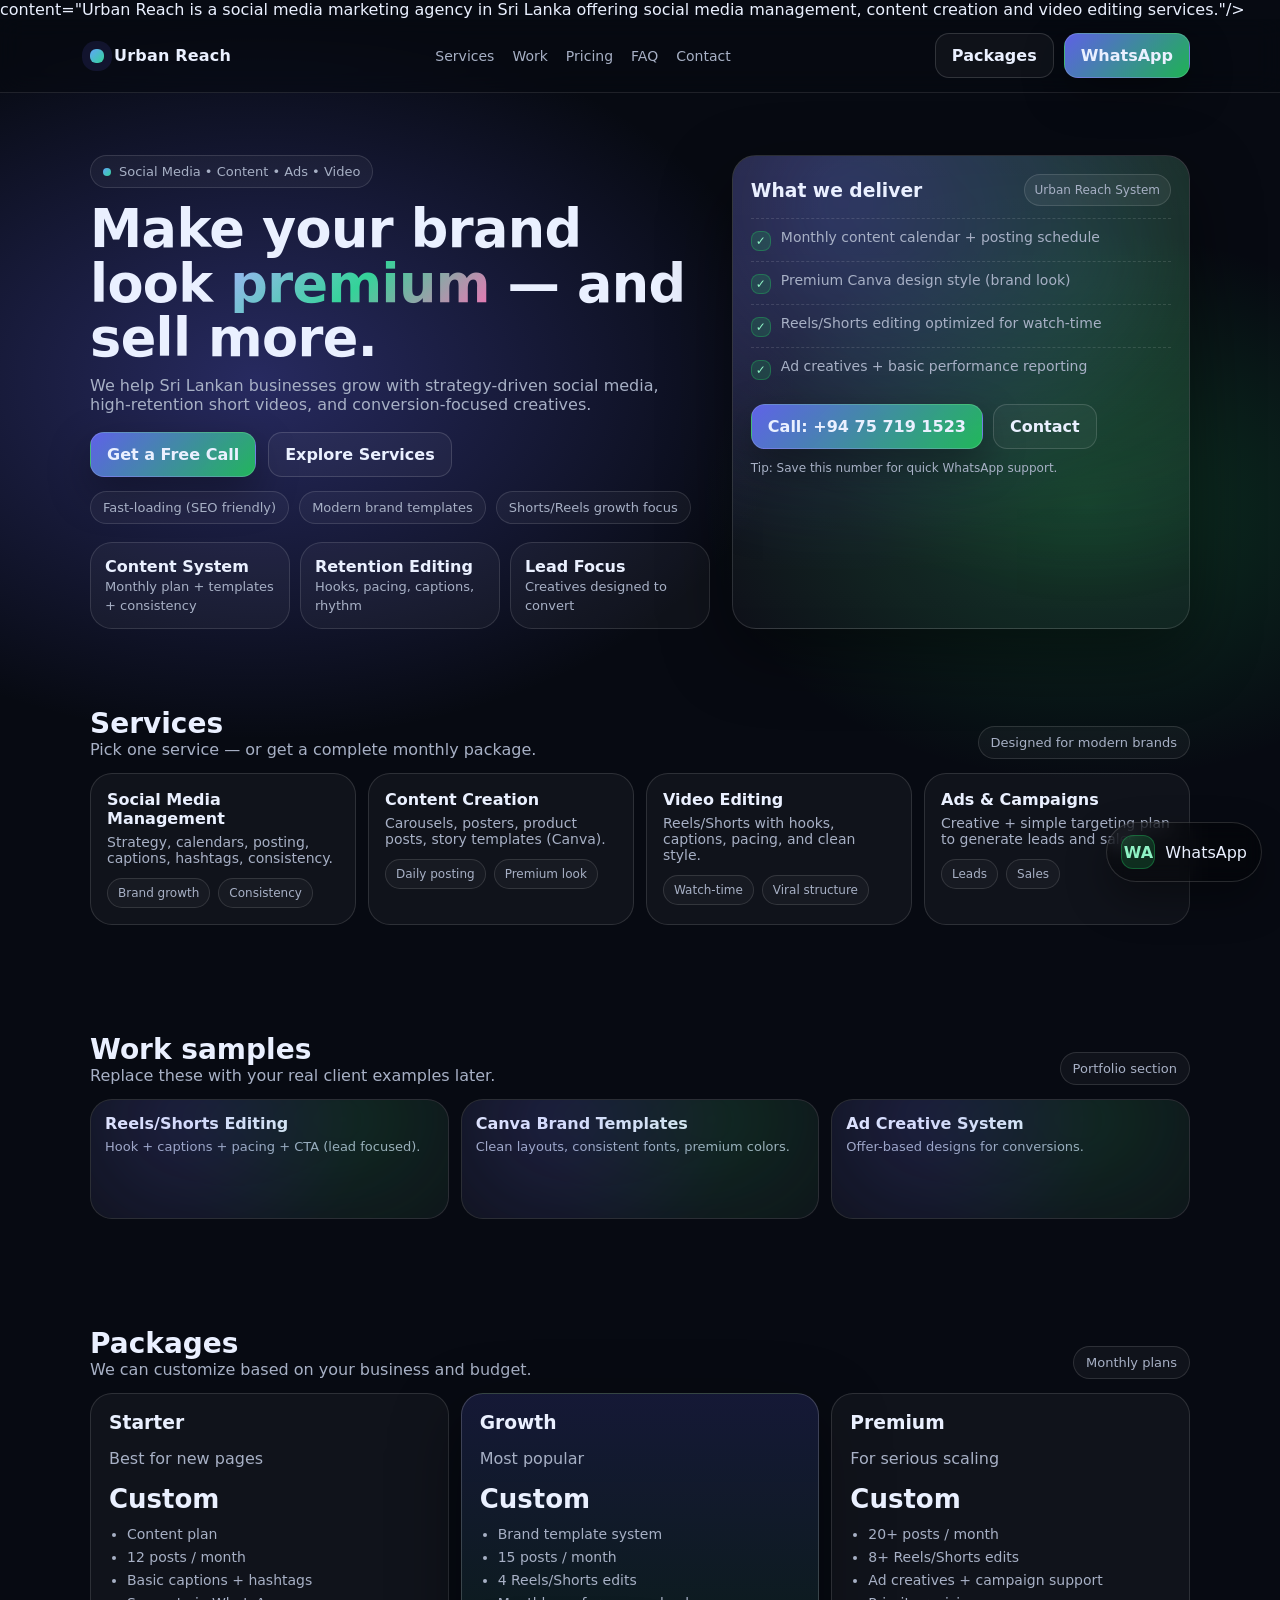
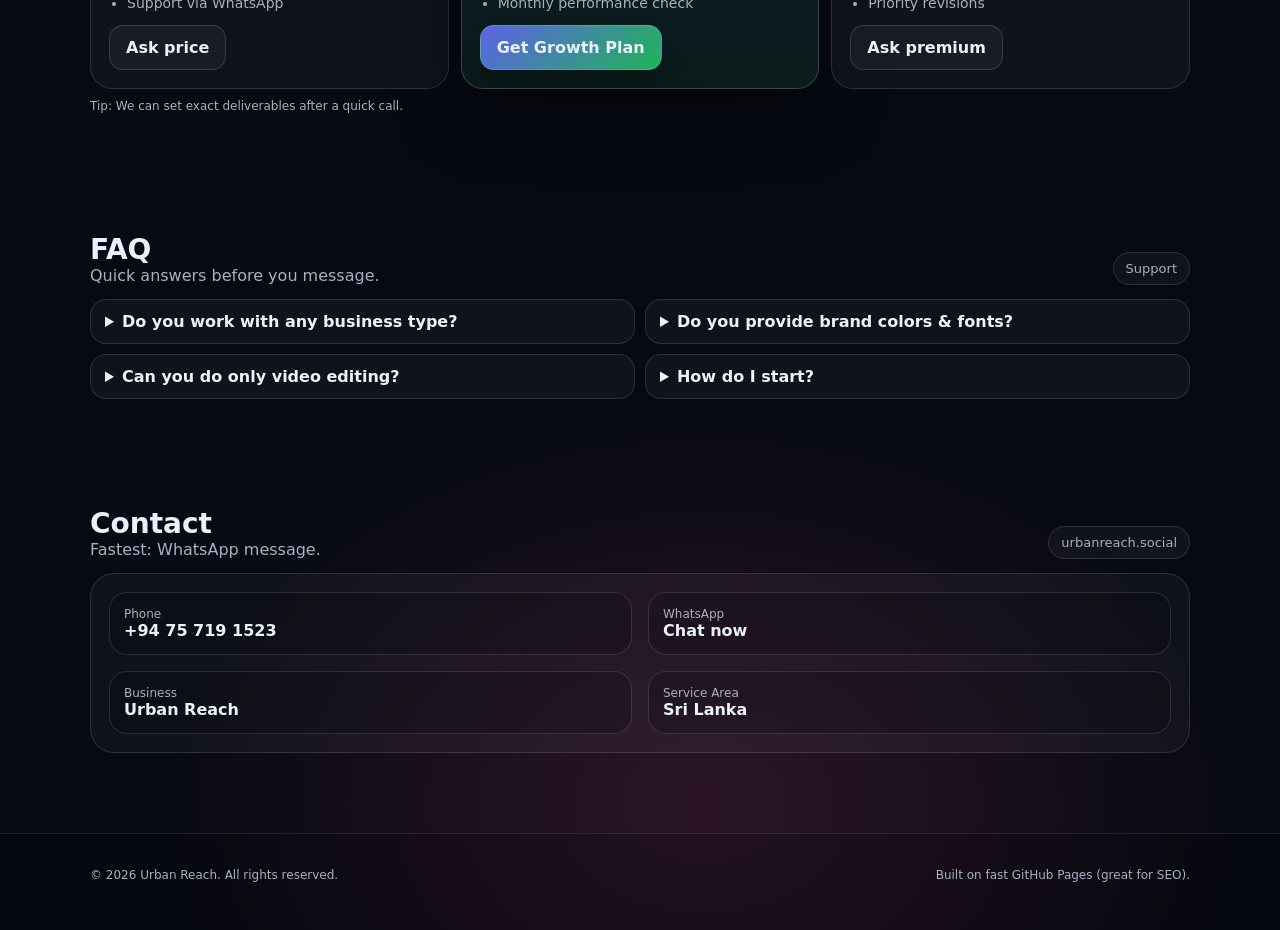
==== commit f7012820: "Update index.html" ====
--- a/index.html/index.html
+++ b/index.html/index.html
@@ -3,8 +3,10 @@
 <head>
   <meta charset="utf-8" />
   <meta name="viewport" content="width=device-width, initial-scale=1" />
-  <title>Urban Reach | Social Media Marketing Agency</title>
-  <meta name="description" content="Urban Reach helps businesses grow with social media management, content creation, video editing, and ads in Sri Lanka." />
+  <title>Urban Reach | Social Media Marketing Agency Sri Lanka</title>
+<meta name="description"
+  <meta name="robots" content="index, follow">
+content="Urban Reach is a social media marketing agency in Sri Lanka offering social media management, content creation and video editing services."/>
   <link rel="canonical" href="https://urbanreach.social/" />
 
   <style>
@@ -609,3 +611,5 @@
   </script>
 </body>
 </html>
+
+
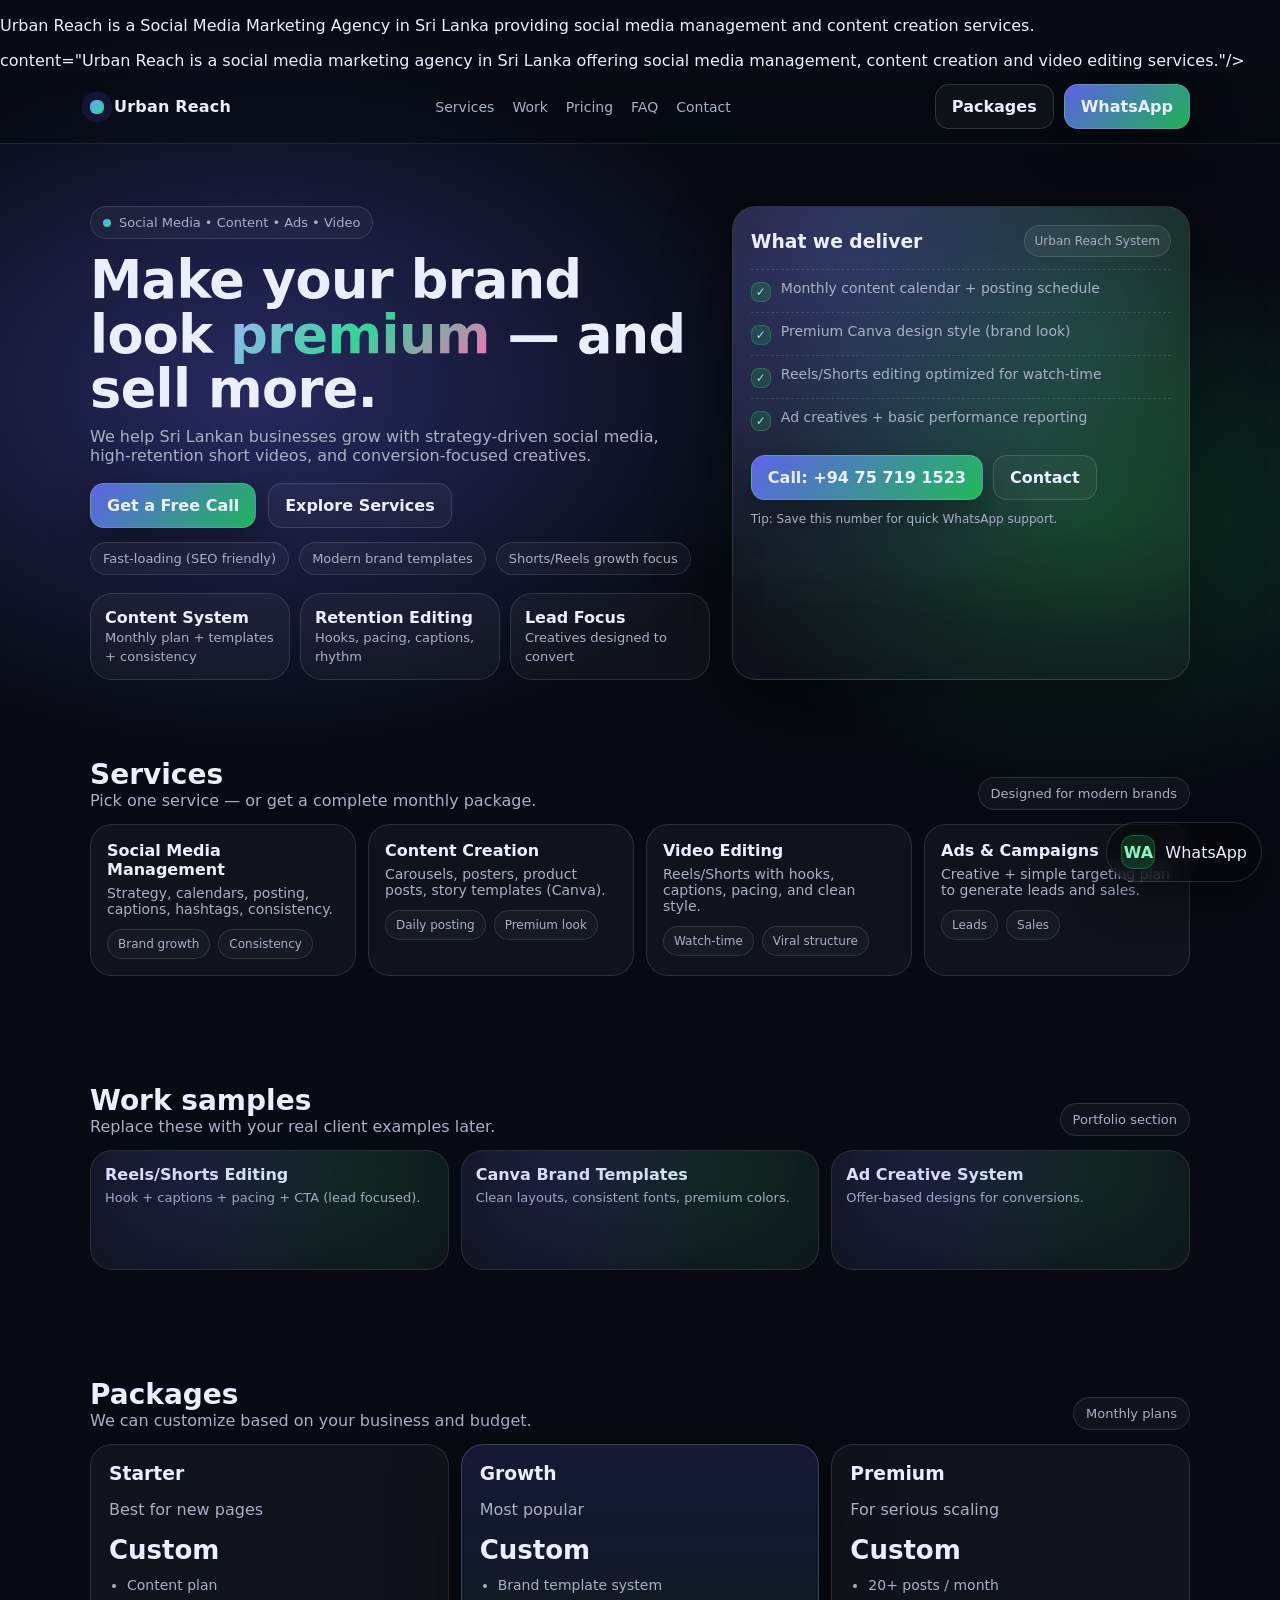
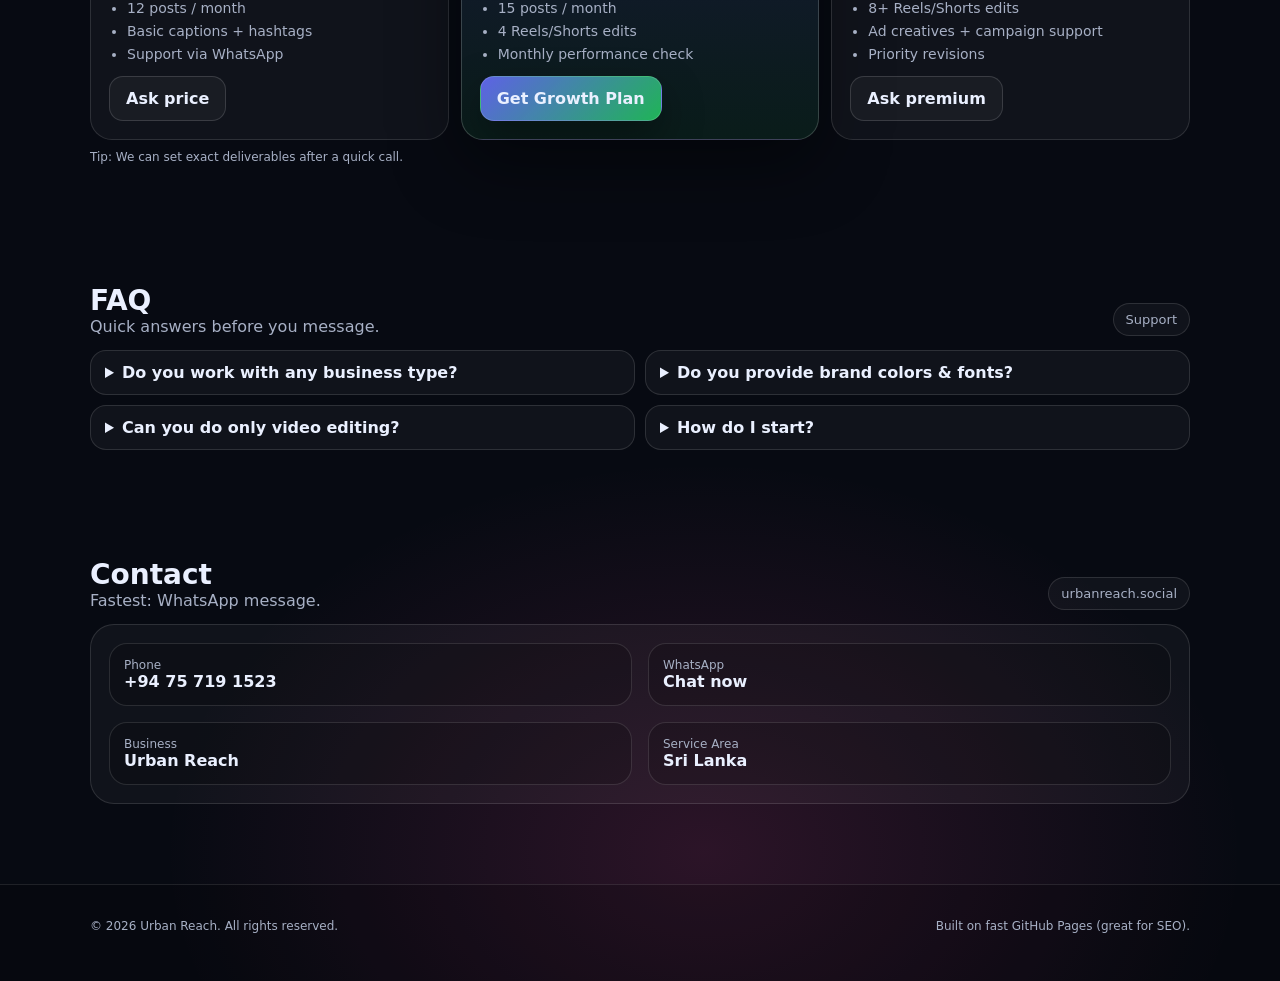
==== commit 7fd24c0a: "Update index.html" ====
--- a/index.html/index.html
+++ b/index.html/index.html
@@ -1,4 +1,7 @@
 <!doctype html>
+<p>
+Urban Reach is a Social Media Marketing Agency in Sri Lanka providing social media management and content creation services.
+</p>
 <html lang="en">
 <head>
   <meta charset="utf-8" />
@@ -613,3 +616,4 @@
 </html>
 
 
+
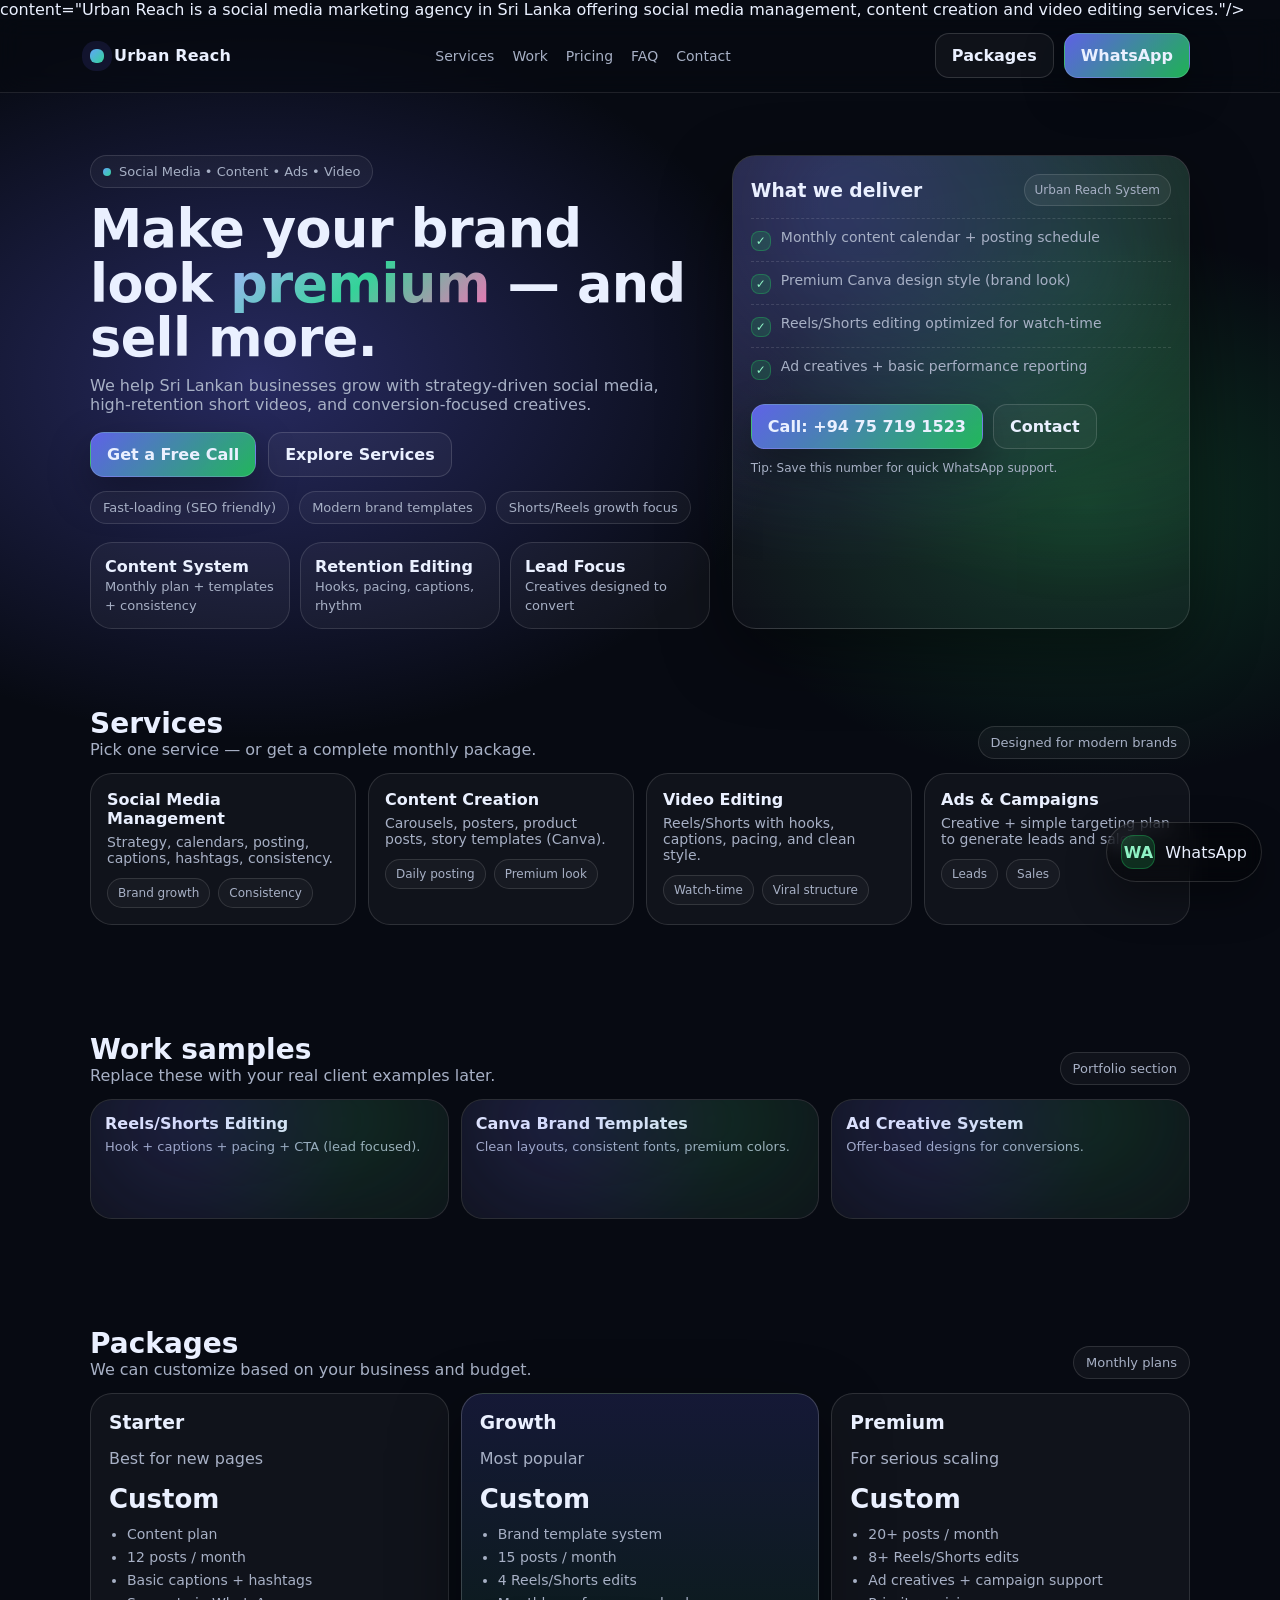
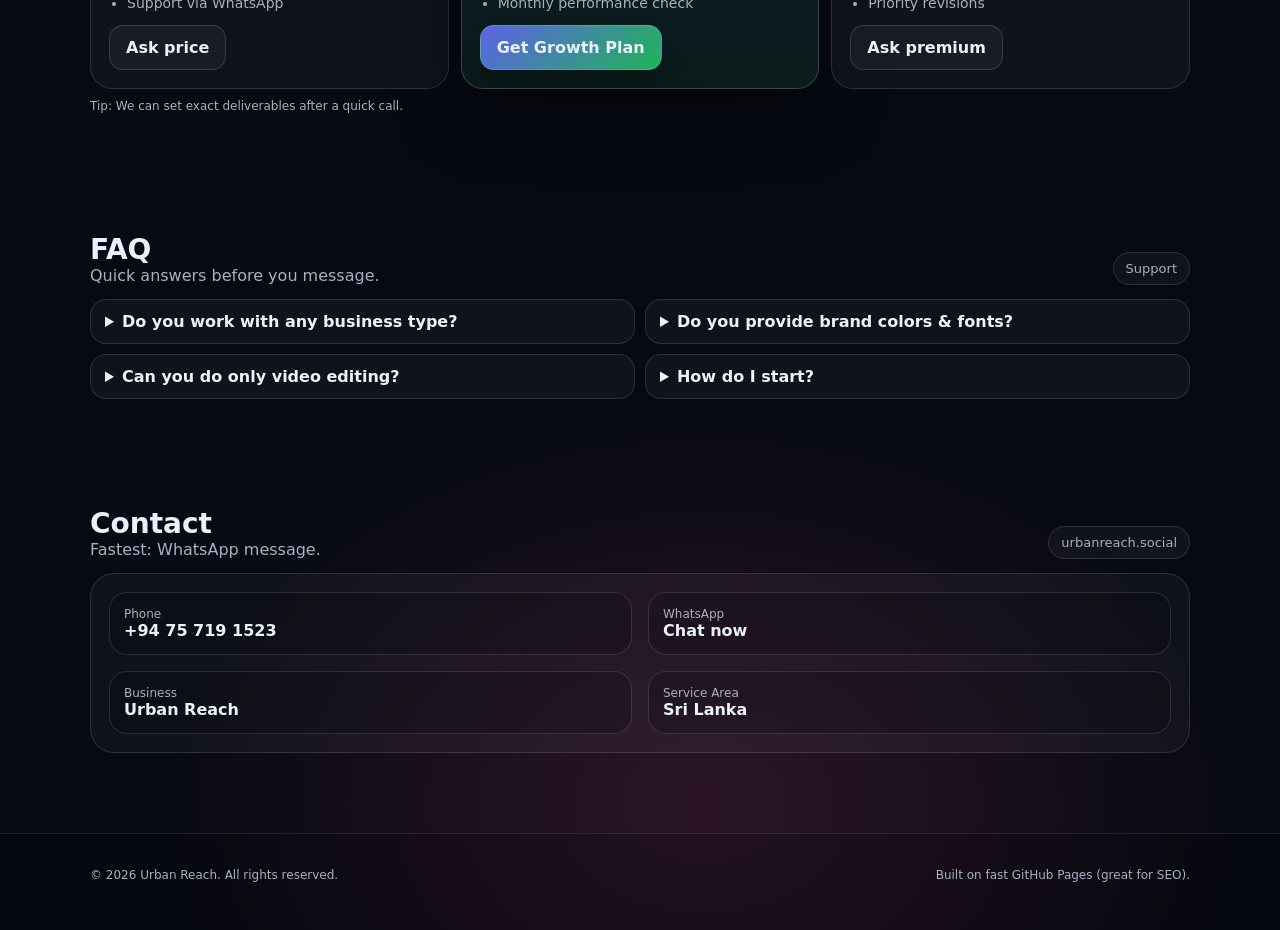
==== commit 5d86191f: "Update index.html" ====
--- a/index.html/index.html
+++ b/index.html/index.html
@@ -1,7 +1,4 @@
 <!doctype html>
-<p>
-Urban Reach is a Social Media Marketing Agency in Sri Lanka providing social media management and content creation services.
-</p>
 <html lang="en">
 <head>
   <meta charset="utf-8" />
@@ -617,3 +614,4 @@
 
 
 
+
